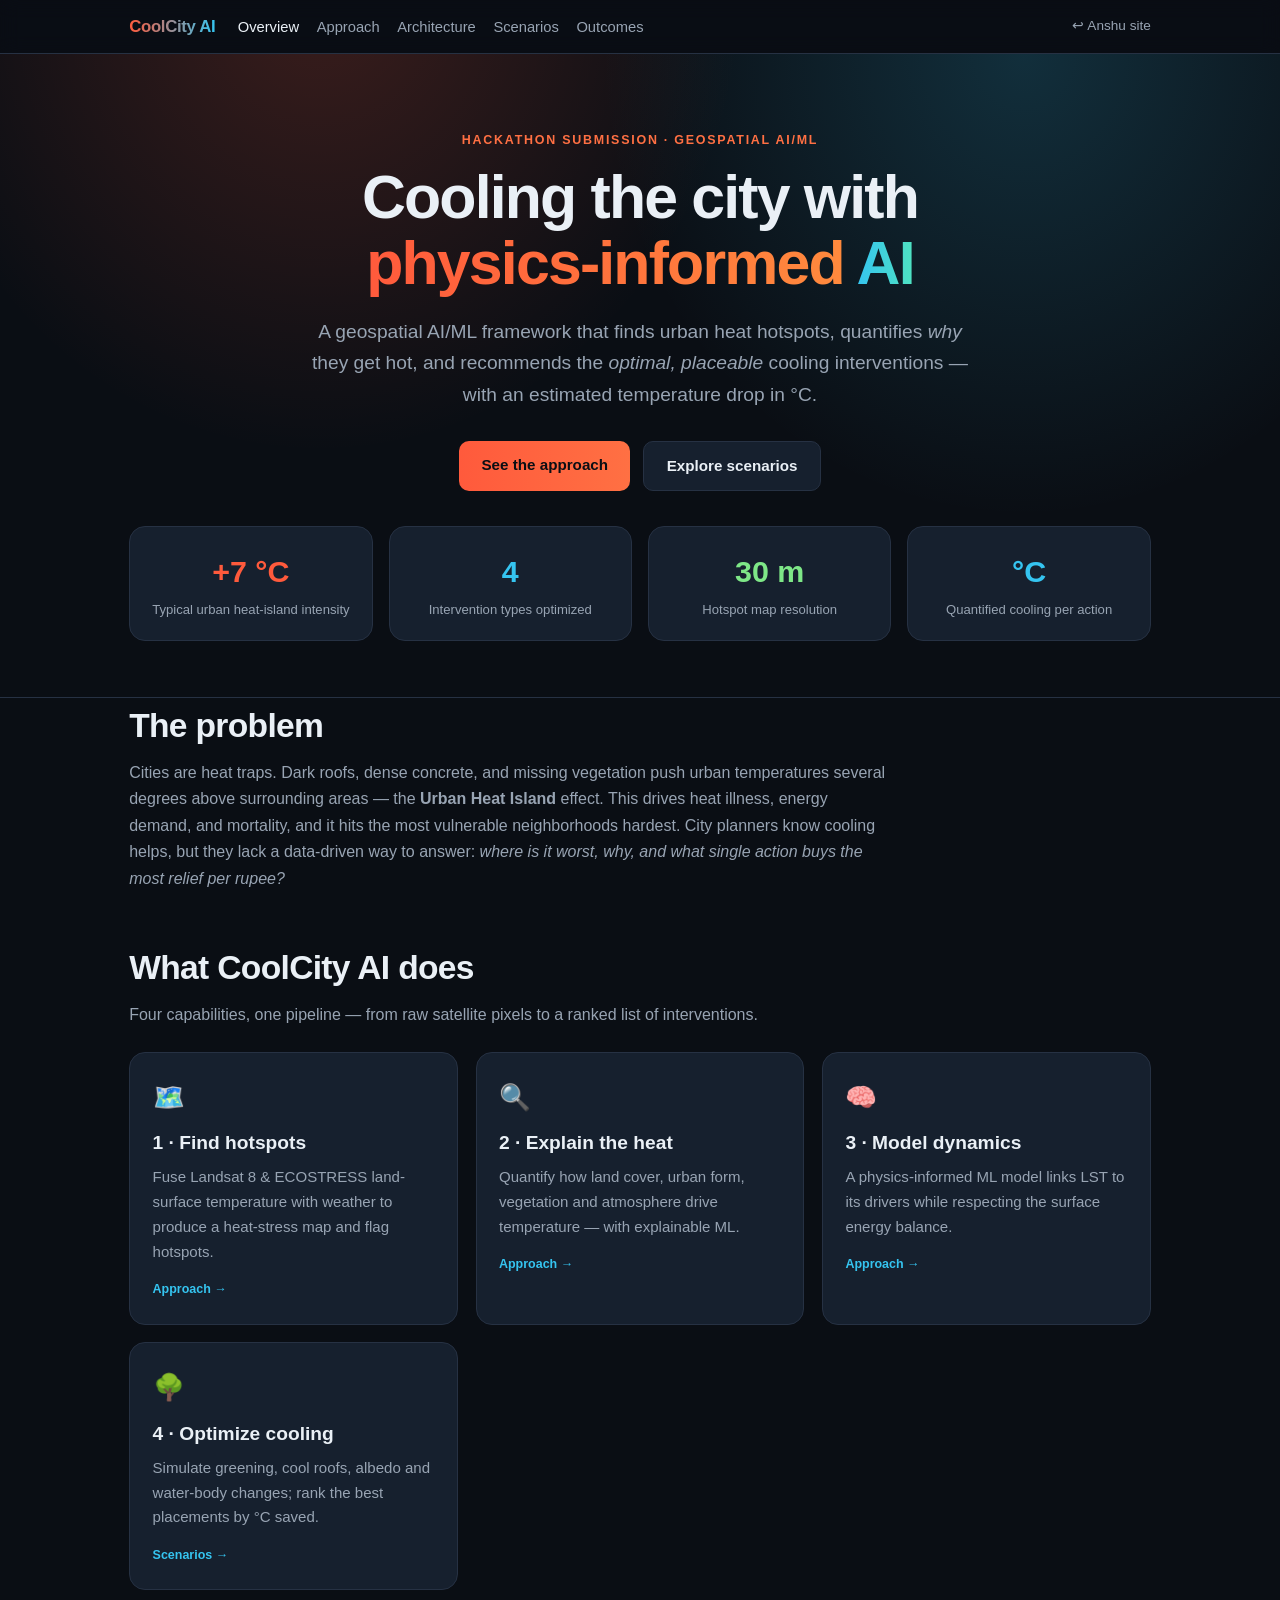
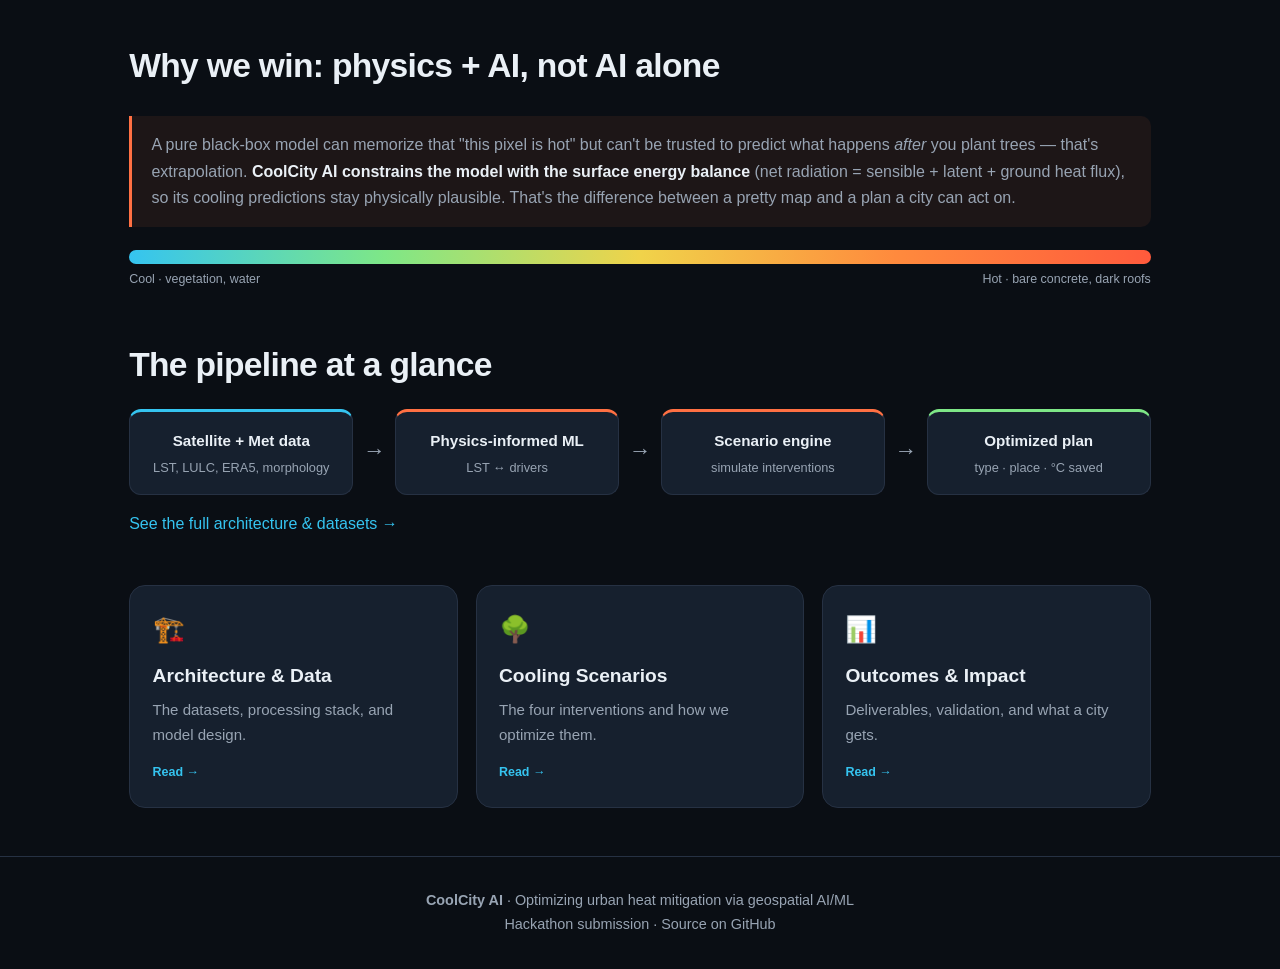
==== coolcity/index.html @ eb379a8b "Add CoolCity AI: urban heat mitigation AI/ML proposal site Multi-page hackathon submission (overview" ====
<!DOCTYPE html>
<html lang="en">
<head>
<meta charset="UTF-8">
<meta name="viewport" content="width=device-width, initial-scale=1.0">
<title>CoolCity AI — Urban Heat Mitigation with AI/ML</title>
<meta name="description" content="A geospatial, physics-informed AI/ML system to map urban heat hotspots, quantify heat drivers, and optimize cooling interventions.">
<link rel="stylesheet" href="style.css">
</head>
<body>

<nav class="nav">
  <div class="nav-inner">
    <a class="brand" href="index.html"><span>CoolCity AI</span></a>
    <div class="nav-links">
      <a href="index.html" class="active">Overview</a>
      <a href="approach.html">Approach</a>
      <a href="architecture.html">Architecture</a>
      <a href="scenarios.html">Scenarios</a>
      <a href="outcomes.html">Outcomes</a>
    </div>
    <a class="home-link" href="../index.html">↩ Anshu site</a>
  </div>
</nav>

<header class="hero">
  <div class="eyebrow">Hackathon Submission · Geospatial AI/ML</div>
  <h1>Cooling the city with<br><span class="grad-hot">physics-informed</span> <span class="grad-cool">AI</span></h1>
  <p>A geospatial AI/ML framework that finds urban heat hotspots, quantifies <em>why</em> they get hot, and recommends the <em>optimal, placeable</em> cooling interventions — with an estimated temperature drop in °C.</p>
  <div class="cta">
    <a class="btn primary" href="approach.html">See the approach</a>
    <a class="btn ghost" href="scenarios.html">Explore scenarios</a>
  </div>
  <div class="wrap">
    <div class="stats">
      <div class="stat"><div class="n hot">+7 °C</div><div class="l">Typical urban heat-island intensity</div></div>
      <div class="stat"><div class="n cool">4</div><div class="l">Intervention types optimized</div></div>
      <div class="stat"><div class="n green">30 m</div><div class="l">Hotspot map resolution</div></div>
      <div class="stat"><div class="n cool">°C</div><div class="l">Quantified cooling per action</div></div>
    </div>
  </div>
</header>

<main class="wrap">

  <section>
    <h2>The problem</h2>
    <p class="lead">Cities are heat traps. Dark roofs, dense concrete, and missing vegetation push urban temperatures several degrees above surrounding areas — the <b>Urban Heat Island</b> effect. This drives heat illness, energy demand, and mortality, and it hits the most vulnerable neighborhoods hardest. City planners know cooling helps, but they lack a data-driven way to answer: <em>where is it worst, why, and what single action buys the most relief per rupee?</em></p>
  </section>

  <section>
    <h2>What CoolCity AI does</h2>
    <p class="lead">Four capabilities, one pipeline — from raw satellite pixels to a ranked list of interventions.</p>
    <div class="grid">
      <a class="card" href="approach.html#hotspots">
        <div class="ico">🗺️</div>
        <h3>1 · Find hotspots</h3>
        <p>Fuse Landsat 8 & ECOSTRESS land-surface temperature with weather to produce a heat-stress map and flag hotspots.</p>
        <span class="tag">Approach →</span>
      </a>
      <a class="card" href="approach.html#drivers">
        <div class="ico">🔍</div>
        <h3>2 · Explain the heat</h3>
        <p>Quantify how land cover, urban form, vegetation and atmosphere drive temperature — with explainable ML.</p>
        <span class="tag">Approach →</span>
      </a>
      <a class="card" href="approach.html#model">
        <div class="ico">🧠</div>
        <h3>3 · Model dynamics</h3>
        <p>A physics-informed ML model links LST to its drivers while respecting the surface energy balance.</p>
        <span class="tag">Approach →</span>
      </a>
      <a class="card" href="scenarios.html">
        <div class="ico">🌳</div>
        <h3>4 · Optimize cooling</h3>
        <p>Simulate greening, cool roofs, albedo and water-body changes; rank the best placements by °C saved.</p>
        <span class="tag">Scenarios →</span>
      </a>
    </div>
  </section>

  <section>
    <h2>Why we win: physics + AI, not AI alone</h2>
    <div class="callout">
      A pure black-box model can memorize that "this pixel is hot" but can't be trusted to predict what happens <em>after</em> you plant trees — that's extrapolation. <b>CoolCity AI constrains the model with the surface energy balance</b> (net radiation = sensible + latent + ground heat flux), so its cooling predictions stay physically plausible. That's the difference between a pretty map and a plan a city can act on.
    </div>
    <div class="heatbar"></div>
    <div class="heatbar-labels"><span>Cool ·  vegetation, water</span><span>Hot · bare concrete, dark roofs</span></div>
  </section>

  <section>
    <h2>The pipeline at a glance</h2>
    <div class="flow">
      <div class="node stage-in"><div class="t">Satellite + Met data</div><div class="s">LST, LULC, ERA5, morphology</div></div>
      <div class="arrow">→</div>
      <div class="node stage-ml"><div class="t">Physics-informed ML</div><div class="s">LST ↔ drivers</div></div>
      <div class="arrow">→</div>
      <div class="node stage-ml"><div class="t">Scenario engine</div><div class="s">simulate interventions</div></div>
      <div class="arrow">→</div>
      <div class="node stage-out"><div class="t">Optimized plan</div><div class="s">type · place · °C saved</div></div>
    </div>
    <p style="margin-top:1rem"><a href="architecture.html">See the full architecture & datasets →</a></p>
  </section>

  <section>
    <div class="grid">
      <a class="card" href="architecture.html"><div class="ico">🏗️</div><h3>Architecture & Data</h3><p>The datasets, processing stack, and model design.</p><span class="tag">Read →</span></a>
      <a class="card" href="scenarios.html"><div class="ico">🌳</div><h3>Cooling Scenarios</h3><p>The four interventions and how we optimize them.</p><span class="tag">Read →</span></a>
      <a class="card" href="outcomes.html"><div class="ico">📊</div><h3>Outcomes & Impact</h3><p>Deliverables, validation, and what a city gets.</p><span class="tag">Read →</span></a>
    </div>
  </section>

</main>

<footer>
  <b>CoolCity AI</b> · Optimizing urban heat mitigation via geospatial AI/ML<br>
  Hackathon submission · <a href="https://github.com/Chirayu18/anshu">Source on GitHub</a>
</footer>

</body>
</html>
---- coolcity/style.css ----
:root {
  --bg: #0a0e14;
  --bg-soft: #121822;
  --bg-card: #16202e;
  --border: #263143;
  --text: #eaf0f6;
  --text-dim: #98a4b3;
  --hot: #ff5a3c;
  --hot-2: #ff8a3d;
  --cool: #35c4f0;
  --cool-2: #4fe3c1;
  --green: #7ee787;
  --accent: #ff7043;
  --radius: 16px;
  --maxw: 1060px;
}

* { margin: 0; padding: 0; box-sizing: border-box; }
html { scroll-behavior: smooth; }
body {
  font-family: -apple-system, BlinkMacSystemFont, "Segoe UI", Roboto, Helvetica, Arial, sans-serif;
  background: var(--bg);
  color: var(--text);
  line-height: 1.65;
  -webkit-font-smoothing: antialiased;
}
a { color: var(--cool); text-decoration: none; }
a:hover { text-decoration: underline; }

/* Nav */
.nav {
  position: sticky; top: 0; z-index: 50;
  background: rgba(10,14,20,0.85);
  backdrop-filter: blur(10px);
  border-bottom: 1px solid var(--border);
}
.nav-inner {
  max-width: var(--maxw); margin: 0 auto;
  padding: 0.8rem 1.2rem;
  display: flex; align-items: center; gap: 1.4rem; flex-wrap: wrap;
}
.brand { font-weight: 800; font-size: 1.05rem; color: var(--text); letter-spacing: -0.02em; white-space: nowrap; }
.brand span {
  background: linear-gradient(90deg, var(--hot), var(--cool));
  -webkit-background-clip: text; background-clip: text; -webkit-text-fill-color: transparent;
}
.nav-links { display: flex; gap: 1.1rem; flex-wrap: wrap; }
.nav-links a { color: var(--text-dim); font-size: 0.92rem; font-weight: 500; }
.nav-links a:hover, .nav-links a.active { color: var(--text); text-decoration: none; }
.nav .home-link { margin-left: auto; font-size: 0.85rem; color: var(--text-dim); }

/* Layout */
.wrap { max-width: var(--maxw); margin: 0 auto; padding: 0 1.2rem; }
main { padding: 2.5rem 0 4rem; }
section { margin-bottom: 3rem; }

/* Hero */
.hero {
  padding: 4.5rem 1.2rem 3.5rem; text-align: center;
  background:
    radial-gradient(55% 120% at 25% -10%, rgba(255,90,60,0.20), transparent 60%),
    radial-gradient(55% 120% at 80% 0%, rgba(53,196,240,0.18), transparent 60%);
  border-bottom: 1px solid var(--border);
}
.hero h1 { font-size: clamp(2.1rem, 6vw, 3.8rem); font-weight: 800; letter-spacing: -0.03em; line-height: 1.08; }
.grad-hot { background: linear-gradient(90deg, var(--hot), var(--hot-2)); -webkit-background-clip: text; background-clip: text; -webkit-text-fill-color: transparent; }
.grad-cool { background: linear-gradient(90deg, var(--cool), var(--cool-2)); -webkit-background-clip: text; background-clip: text; -webkit-text-fill-color: transparent; }
.hero p { margin: 1.2rem auto 0; max-width: 680px; color: var(--text-dim); font-size: clamp(1rem, 2.5vw, 1.2rem); }
.eyebrow { display: inline-block; font-size: 0.78rem; font-weight: 700; text-transform: uppercase; letter-spacing: 0.14em; color: var(--accent); margin-bottom: 0.9rem; }
.cta { margin-top: 1.9rem; display: flex; gap: 0.8rem; justify-content: center; flex-wrap: wrap; }
.btn { display: inline-block; padding: 0.7rem 1.4rem; border-radius: 10px; font-weight: 600; font-size: 0.95rem; border: 1px solid var(--border); }
.btn.primary { background: linear-gradient(90deg, var(--hot), var(--accent)); color: #0a0e14; border: none; }
.btn.primary:hover { text-decoration: none; opacity: 0.92; }
.btn.ghost { color: var(--text); background: var(--bg-card); }
.btn.ghost:hover { text-decoration: none; border-color: var(--cool); }

/* Headings */
h2 { font-size: clamp(1.5rem, 4vw, 2.1rem); font-weight: 700; letter-spacing: -0.02em; margin-bottom: 0.4rem; }
h3 { font-size: 1.2rem; font-weight: 600; margin: 1.4rem 0 0.5rem; }
.lead { color: var(--text-dim); margin-bottom: 1.5rem; max-width: 760px; }
p + p { margin-top: 0.8rem; }

/* Stat row */
.stats { display: grid; grid-template-columns: repeat(auto-fit, minmax(150px,1fr)); gap: 1rem; margin-top: 2.2rem; }
.stat { background: var(--bg-card); border: 1px solid var(--border); border-radius: var(--radius); padding: 1.2rem; text-align: center; }
.stat .n { font-size: 1.9rem; font-weight: 800; }
.stat .n.hot { color: var(--hot); }
.stat .n.cool { color: var(--cool); }
.stat .n.green { color: var(--green); }
.stat .l { font-size: 0.82rem; color: var(--text-dim); margin-top: 0.2rem; }

/* Cards */
.grid { display: grid; grid-template-columns: repeat(auto-fit, minmax(250px, 1fr)); gap: 1.1rem; }
.card { background: var(--bg-card); border: 1px solid var(--border); border-radius: var(--radius); padding: 1.4rem; transition: transform 0.15s ease, border-color 0.15s ease; display: block; color: var(--text); }
a.card:hover { text-decoration: none; transform: translateY(-3px); border-color: var(--cool); }
.card .ico { font-size: 1.6rem; margin-bottom: 0.6rem; }
.card h3 { margin: 0 0 0.4rem; }
.card p { color: var(--text-dim); font-size: 0.94rem; }
.card .tag { display: inline-block; margin-top: 0.9rem; font-size: 0.78rem; font-weight: 600; color: var(--cool); }

/* Panel */
.panel { background: var(--bg-soft); border: 1px solid var(--border); border-radius: var(--radius); padding: 1.6rem; }
ul.clean { list-style: none; }
ul.clean li { padding: 0.35rem 0 0.35rem 1.5rem; position: relative; color: var(--text-dim); }
ul.clean li::before { content: "▸"; position: absolute; left: 0; color: var(--accent); }
ul.clean li b { color: var(--text); font-weight: 600; }

.callout { border-left: 3px solid var(--accent); background: rgba(255,112,67,0.08); padding: 1rem 1.2rem; border-radius: 0 10px 10px 0; margin: 1.4rem 0; color: var(--text-dim); }
.callout.cool { border-color: var(--cool); background: rgba(53,196,240,0.08); }
.callout.green { border-color: var(--green); background: rgba(126,231,135,0.07); }
.callout b { color: var(--text); }

/* Pipeline / steps */
.steps { counter-reset: step; display: grid; gap: 0.9rem; }
.step { display: flex; gap: 1rem; align-items: flex-start; background: var(--bg-card); border: 1px solid var(--border); border-radius: 12px; padding: 1.1rem 1.2rem; }
.step .num { counter-increment: step; flex: 0 0 auto; width: 34px; height: 34px; border-radius: 50%; background: linear-gradient(135deg, var(--hot), var(--cool)); color: #0a0e14; font-weight: 800; display: grid; place-items: center; }
.step .num::before { content: counter(step); }
.step h4 { font-size: 1.02rem; margin-bottom: 0.2rem; }
.step p { color: var(--text-dim); font-size: 0.92rem; }

/* Flow diagram */
.flow { display: flex; flex-wrap: wrap; align-items: stretch; gap: 0.6rem; margin-top: 1rem; }
.flow .node { flex: 1 1 150px; background: var(--bg-card); border: 1px solid var(--border); border-radius: 12px; padding: 1rem; text-align: center; min-width: 130px; }
.flow .node .t { font-weight: 700; font-size: 0.95rem; }
.flow .node .s { font-size: 0.8rem; color: var(--text-dim); margin-top: 0.25rem; }
.flow .node.stage-in { border-top: 3px solid var(--cool); }
.flow .node.stage-ml { border-top: 3px solid var(--accent); }
.flow .node.stage-out { border-top: 3px solid var(--green); }
.flow .arrow { align-self: center; color: var(--text-dim); font-size: 1.4rem; }

/* Table */
.table-wrap { overflow-x: auto; border: 1px solid var(--border); border-radius: var(--radius); }
table { border-collapse: collapse; width: 100%; min-width: 560px; font-size: 0.92rem; }
th, td { text-align: left; padding: 0.8rem 1rem; border-bottom: 1px solid var(--border); }
th { background: var(--bg-soft); font-weight: 600; color: var(--text); }
td { color: var(--text-dim); }
tr:last-child td { border-bottom: none; }
td .up { color: var(--green); font-weight: 600; }

/* Pills */
.pills { display: flex; flex-wrap: wrap; gap: 0.5rem; margin-top: 0.9rem; }
.pill { font-size: 0.82rem; padding: 0.3rem 0.75rem; border-radius: 999px; background: var(--bg-card); border: 1px solid var(--border); color: var(--text-dim); }
.pill.hot { border-color: rgba(255,90,60,0.4); color: var(--hot-2); }
.pill.cool { border-color: rgba(53,196,240,0.4); color: var(--cool); }

/* Legend bar (heat scale) */
.heatbar { height: 14px; border-radius: 999px; background: linear-gradient(90deg,#35c4f0,#7ee787,#f0d34a,#ff8a3d,#ff5a3c); margin: 0.6rem 0 0.3rem; }
.heatbar-labels { display: flex; justify-content: space-between; font-size: 0.78rem; color: var(--text-dim); }

/* Footer */
footer { border-top: 1px solid var(--border); padding: 2rem 1.2rem; text-align: center; color: var(--text-dim); font-size: 0.9rem; }
footer a { color: var(--text-dim); }
.backlink { display: inline-block; margin-bottom: 1.2rem; color: var(--text-dim); font-size: 0.9rem; }
.badge { display:inline-block; font-size:0.72rem; font-weight:700; letter-spacing:0.08em; text-transform:uppercase; padding:0.25rem 0.6rem; border-radius:6px; background:rgba(255,112,67,0.15); color:var(--hot-2); border:1px solid rgba(255,112,67,0.3); }
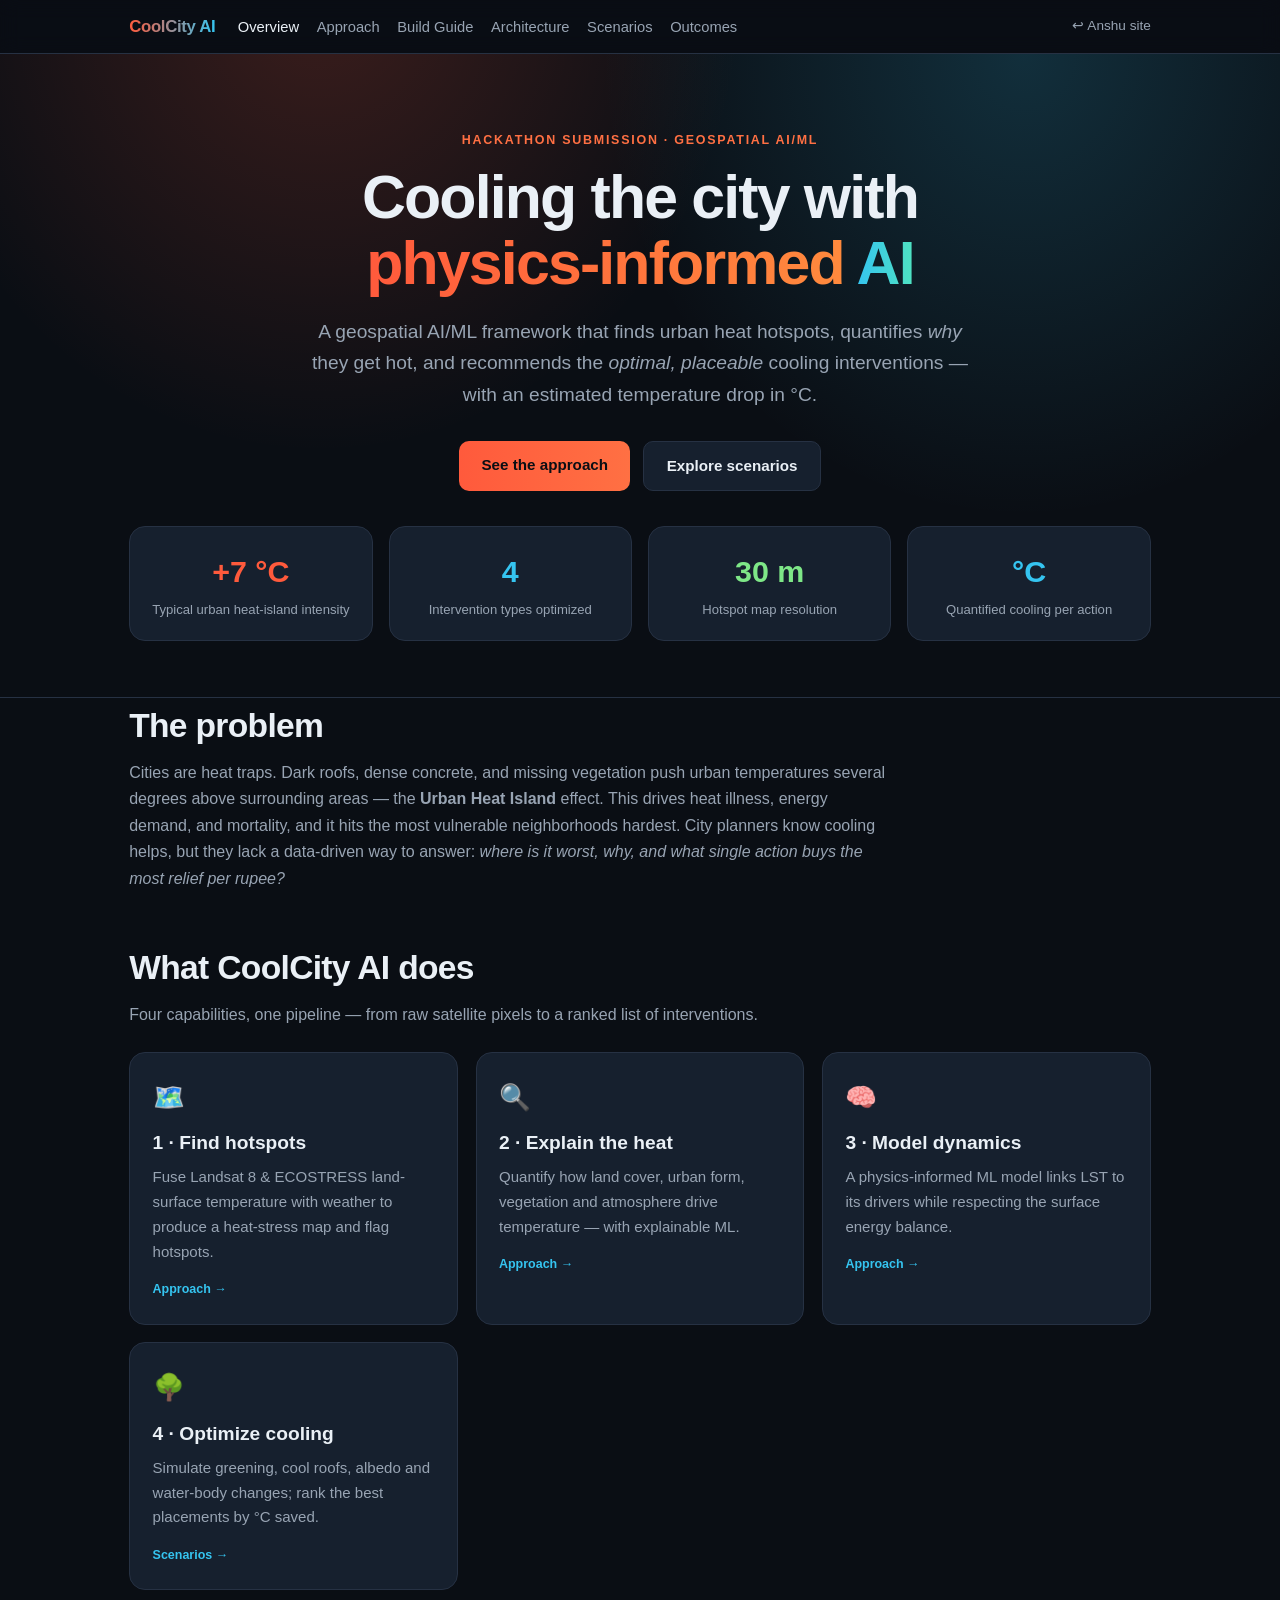
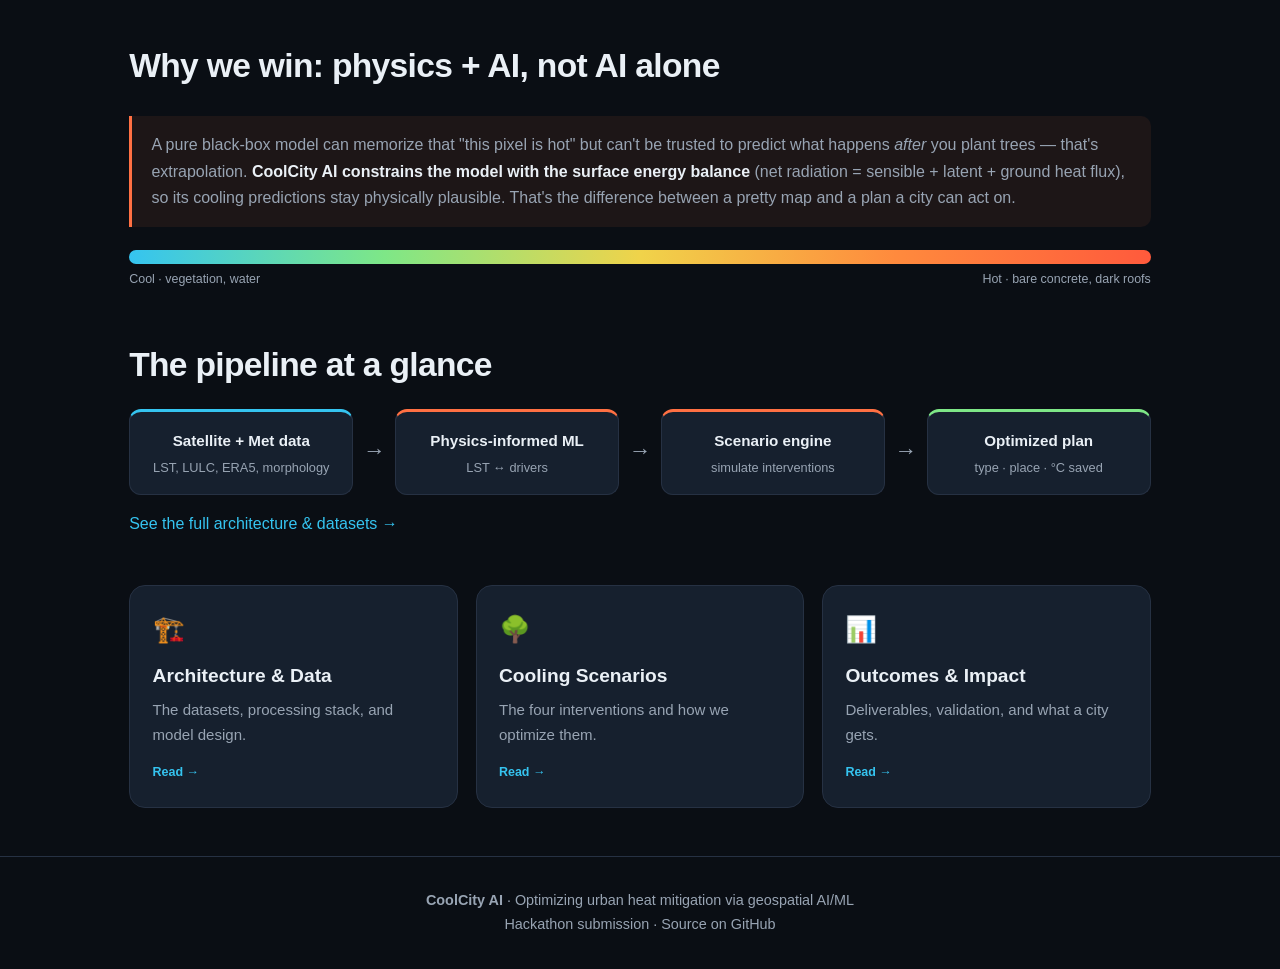
==== commit 17b3a534: "Add step-by-step Build Guide page to CoolCity site Physics-informed LST modeling how-to with real sa" ====
--- a/coolcity/index.html
+++ b/coolcity/index.html
@@ -15,6 +15,7 @@
     <div class="nav-links">
       <a href="index.html" class="active">Overview</a>
       <a href="approach.html">Approach</a>
+      <a href="howto.html">Build Guide</a>
       <a href="architecture.html">Architecture</a>
       <a href="scenarios.html">Scenarios</a>
       <a href="outcomes.html">Outcomes</a>
